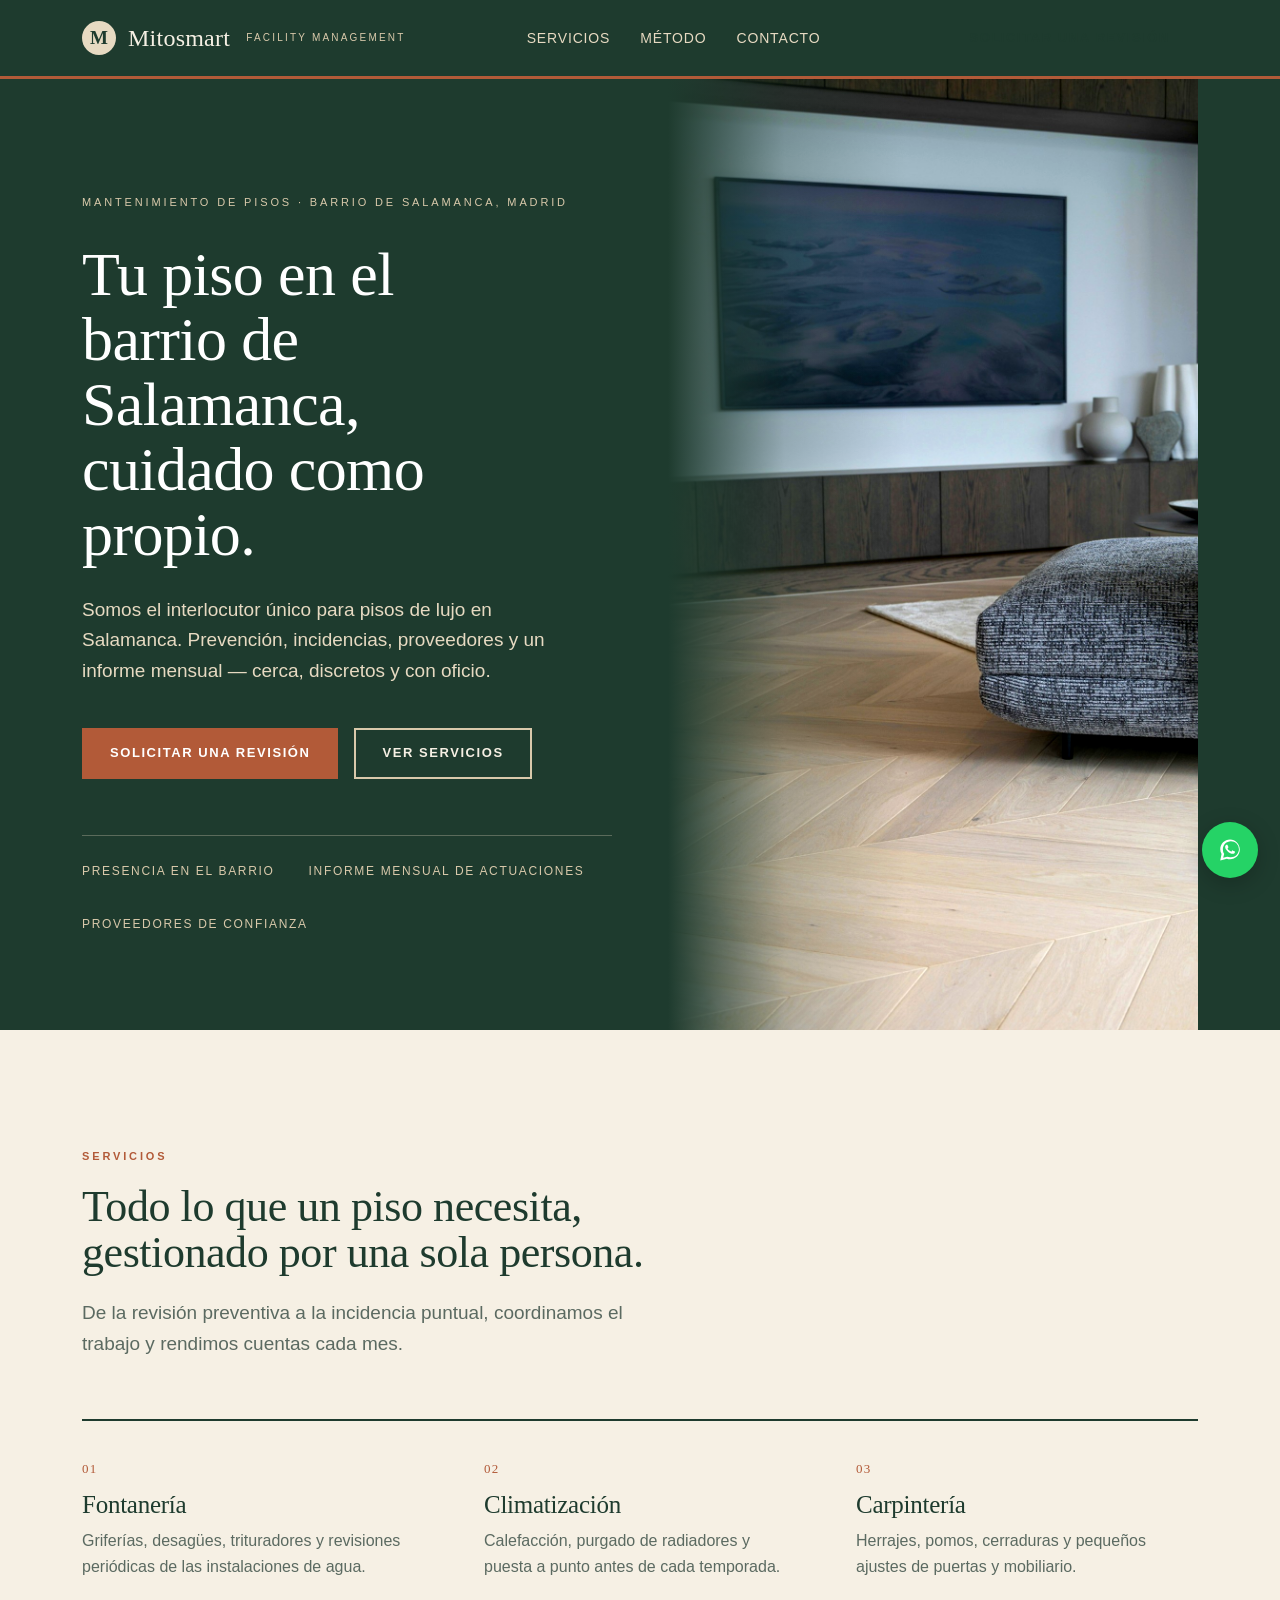
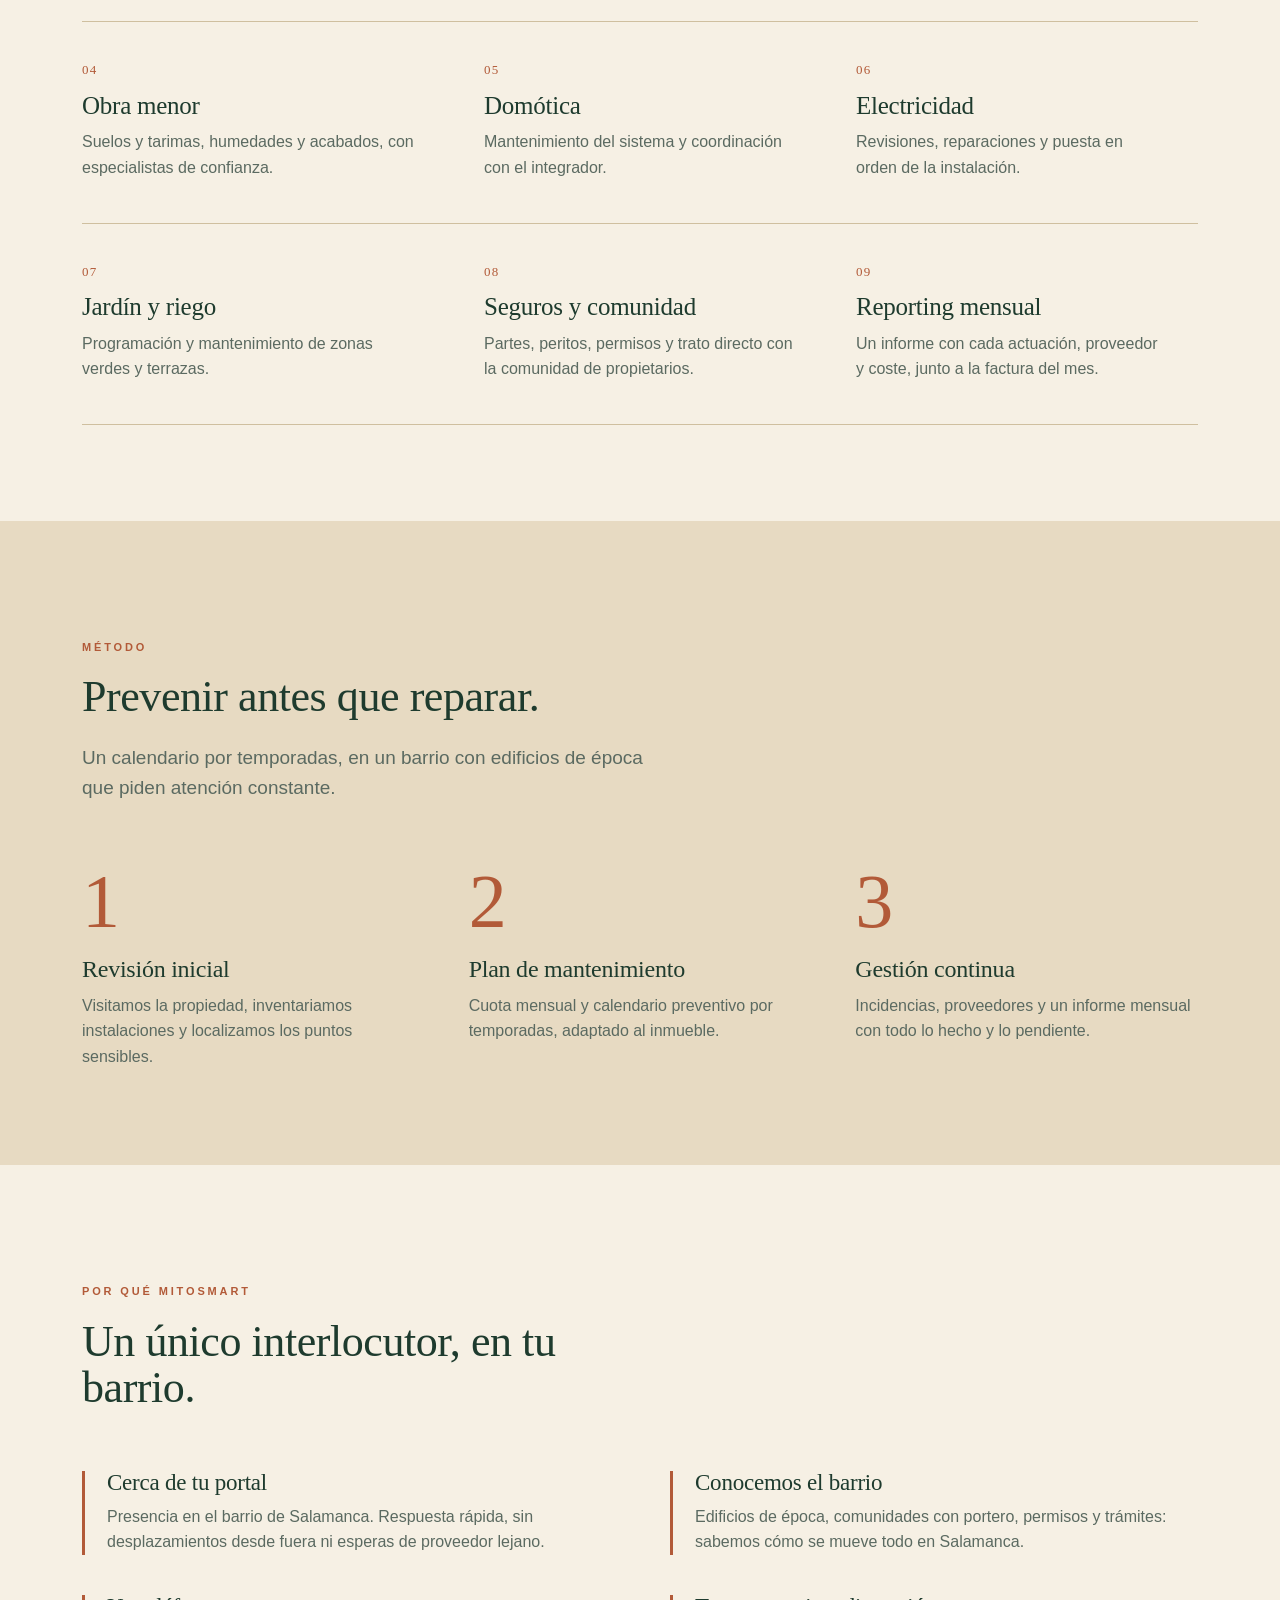
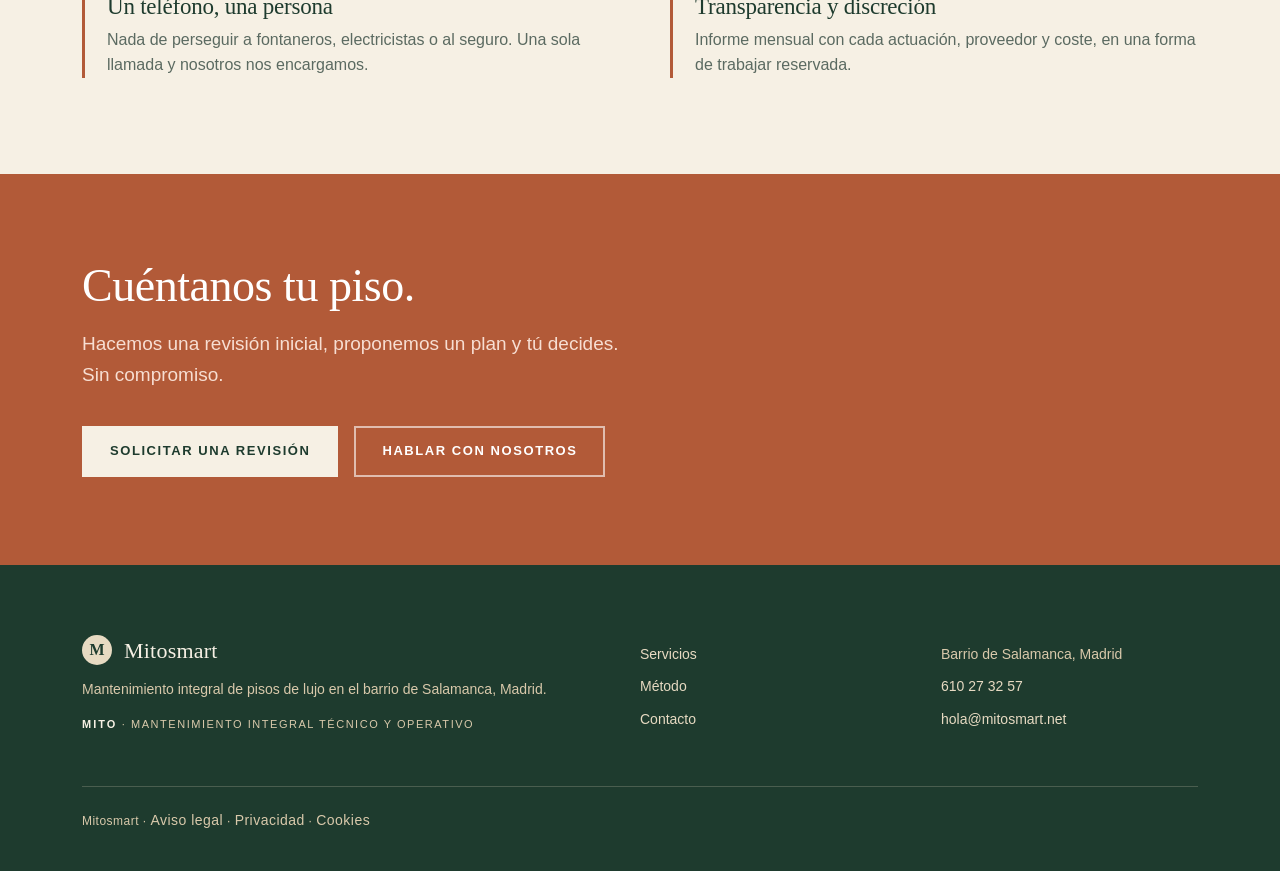
==== index.html @ 1141b1c3 "SEO: meta robots index/follow en las 9 paginas publicas y geo en el schema ProfessionalService" ====
<!DOCTYPE html>
<html lang="es">
<head>
<meta charset="UTF-8">
<meta name="viewport" content="width=device-width, initial-scale=1.0">
  <meta name="robots" content="index, follow">
<title>Mantenimiento de pisos de lujo en Salamanca, Madrid | Mitosmart</title>
<meta name="description" content="Mantenimiento integral de pisos de lujo en el barrio de Salamanca (Madrid). Un único interlocutor: prevención, incidencias, proveedores de confianza e informe mensual.">
<link rel="stylesheet" href="styles.css?v=20261109i">
<script type="application/ld+json">
{
    "@context": "https://schema.org",
    "@type": "ProfessionalService",
    "name": "Mitosmart",
    "description": "Mantenimiento integral de pisos de lujo en el barrio de Salamanca (Madrid): prevención, incidencias, coordinación de proveedores y reporting mensual.",
    "url": "https://mitosmart.net/",
    "telephone": "+34610273257",
    "areaServed": [
        {
            "@type": "AdministrativeArea",
            "name": "Barrio de Salamanca"
        },
        {
            "@type": "City",
            "name": "Madrid"
        }
    ],
    "address": {
        "@type": "PostalAddress",
        "addressLocality": "Madrid",
        "addressRegion": "Madrid",
        "addressCountry": "ES"
    },
    "priceRange": "€€",
    "openingHoursSpecification": [
        {
            "@type": "OpeningHoursSpecification",
            "dayOfWeek": [
                "Monday",
                "Tuesday",
                "Wednesday",
                "Thursday",
                "Friday"
            ],
            "opens": "09:00",
            "closes": "19:00"
        }
    ],
    "hasOfferCatalog": {
        "@type": "OfferCatalog",
        "name": "Mantenimiento integral de viviendas",
        "itemListElement": [
            {
                "@type": "Offer",
                "itemOffered": {
                    "@type": "Service",
                    "name": "Fontanería"
                }
            },
            {
                "@type": "Offer",
                "itemOffered": {
                    "@type": "Service",
                    "name": "Climatización"
                }
            },
            {
                "@type": "Offer",
                "itemOffered": {
                    "@type": "Service",
                    "name": "Carpintería"
                }
            },
            {
                "@type": "Offer",
                "itemOffered": {
                    "@type": "Service",
                    "name": "Obra menor"
                }
            },
            {
                "@type": "Offer",
                "itemOffered": {
                    "@type": "Service",
                    "name": "Domótica"
                }
            },
            {
                "@type": "Offer",
                "itemOffered": {
                    "@type": "Service",
                    "name": "Electricidad"
                }
            },
            {
                "@type": "Offer",
                "itemOffered": {
                    "@type": "Service",
                    "name": "Jardín y riego"
                }
            },
            {
                "@type": "Offer",
                "itemOffered": {
                    "@type": "Service",
                    "name": "Gestión con seguros y comunidad"
                }
            }
        ]
    },
    "geo": {
        "@type": "GeoCoordinates",
        "latitude": 40.4319,
        "longitude": -3.682
    }
}
  </script>
<link rel="icon" type="image/png" sizes="32x32" href="/favicon-32.png">
<link rel="icon" type="image/png" sizes="512x512" href="/icon-512.png">
<link rel="apple-touch-icon" href="/apple-touch-icon.png">
<link rel="canonical" href="https://mitosmart.net/">
<meta property="og:type" content="website">
<meta property="og:site_name" content="Mitosmart">
<meta property="og:locale" content="es_ES">
<meta property="og:title" content="Mantenimiento de pisos de lujo en Salamanca, Madrid | Mitosmart">
<meta property="og:description" content="Mantenimiento integral de pisos de lujo en el barrio de Salamanca (Madrid). Un único interlocutor: prevención, incidencias, proveedores de confianza e informe mensual.">
<meta property="og:url" content="https://mitosmart.net/">
<meta property="og:image" content="https://mitosmart.net/og-image.jpg">
<meta property="og:image:width" content="1200">
<meta property="og:image:height" content="630">
<meta name="twitter:card" content="summary_large_image">
<meta name="twitter:title" content="Mantenimiento de pisos de lujo en Salamanca, Madrid | Mitosmart">
<meta name="twitter:description" content="Mantenimiento integral de pisos de lujo en el barrio de Salamanca (Madrid). Un único interlocutor: prevención, incidencias, proveedores de confianza e informe mensual.">
<meta name="twitter:image" content="https://mitosmart.net/og-image.jpg">
</head>
<body>

<nav class="nav">
  <div class="wrap nav-inner">
    <a class="brand" href="index.html">
      <span class="mark">M</span>
      <span class="name">Mitosmart</span>
      <span class="tag">Facility Management</span>
    </a>
    <div class="nav-links">
      <a href="servicios.html">Servicios</a>
      <a href="index.html#metodo">Método</a>
      <a href="contacto.html">Contacto</a>
    </div>
    <a class="btn" href="contacto.html">Solicitar una revisión</a>
  </div>
</nav>

<header class="hero">
  <div class="wrap hero-grid">
    <div class="hero-copy">
      <p class="kicker">Mantenimiento de pisos · Barrio de Salamanca, Madrid</p>
      <h1>Tu piso en el barrio de Salamanca, cuidado como propio.</h1>
      <p class="sub">Somos el interlocutor único para pisos de lujo en Salamanca. Prevención, incidencias, proveedores y un informe mensual — cerca, discretos y con oficio.</p>
      <div class="actions">
        <a class="btn solid" href="contacto.html">Solicitar una revisión</a>
        <a class="btn ghost" href="servicios.html">Ver servicios</a>
      </div>
      <div class="trustline">
        <span>Presencia en el barrio</span>
        <span>Informe mensual de actuaciones</span>
        <span>Proveedores de confianza</span>
      </div>
    </div>
    <div class="hero-media">
      <img src="hero_portrait.jpg" alt="Salón de un piso clásico con suelo de parqué en espiga en el barrio de Salamanca" loading="eager">
    </div>
  </div>
</header>

<section class="section" id="servicios">
  <div class="wrap">
    <div class="sec-head">
      <p class="kicker">Servicios</p>
      <h2>Todo lo que un piso necesita, gestionado por una sola persona.</h2>
      <p>De la revisión preventiva a la incidencia puntual, coordinamos el trabajo y rendimos cuentas cada mes.</p>
    </div>
    <div class="grid">
      <div class="cell"><p class="num">01</p><h3>Fontanería</h3><p>Griferías, desagües, trituradores y revisiones periódicas de las instalaciones de agua.</p></div>
      <div class="cell"><p class="num">02</p><h3>Climatización</h3><p>Calefacción, purgado de radiadores y puesta a punto antes de cada temporada.</p></div>
      <div class="cell"><p class="num">03</p><h3>Carpintería</h3><p>Herrajes, pomos, cerraduras y pequeños ajustes de puertas y mobiliario.</p></div>
      <div class="cell"><p class="num">04</p><h3>Obra menor</h3><p>Suelos y tarimas, humedades y acabados, con especialistas de confianza.</p></div>
      <div class="cell"><p class="num">05</p><h3>Domótica</h3><p>Mantenimiento del sistema y coordinación con el integrador.</p></div>
      <div class="cell"><p class="num">06</p><h3>Electricidad</h3><p>Revisiones, reparaciones y puesta en orden de la instalación.</p></div>
      <div class="cell"><p class="num">07</p><h3>Jardín y riego</h3><p>Programación y mantenimiento de zonas verdes y terrazas.</p></div>
      <div class="cell"><p class="num">08</p><h3>Seguros y comunidad</h3><p>Partes, peritos, permisos y trato directo con la comunidad de propietarios.</p></div>
      <div class="cell"><p class="num">09</p><h3>Reporting mensual</h3><p>Un informe con cada actuación, proveedor y coste, junto a la factura del mes.</p></div>
    </div>
  </div>
</section>

<section class="section tint" id="metodo">
  <div class="wrap">
    <div class="sec-head">
      <p class="kicker">Método</p>
      <h2>Prevenir antes que reparar.</h2>
      <p>Un calendario por temporadas, en un barrio con edificios de época que piden atención constante.</p>
    </div>
    <div class="steps">
      <div class="step"><div class="step-num">1</div><h3>Revisión inicial</h3><p>Visitamos la propiedad, inventariamos instalaciones y localizamos los puntos sensibles.</p></div>
      <div class="step"><div class="step-num">2</div><h3>Plan de mantenimiento</h3><p>Cuota mensual y calendario preventivo por temporadas, adaptado al inmueble.</p></div>
      <div class="step"><div class="step-num">3</div><h3>Gestión continua</h3><p>Incidencias, proveedores y un informe mensual con todo lo hecho y lo pendiente.</p></div>
    </div>
  </div>
</section>

<section class="section">
  <div class="wrap">
    <div class="sec-head">
      <p class="kicker">Por qué Mitosmart</p>
      <h2>Un único interlocutor, en tu barrio.</h2>
    </div>
    <div class="props">
      <div class="prop"><h3>Cerca de tu portal</h3><p>Presencia en el barrio de Salamanca. Respuesta rápida, sin desplazamientos desde fuera ni esperas de proveedor lejano.</p></div>
      <div class="prop"><h3>Conocemos el barrio</h3><p>Edificios de época, comunidades con portero, permisos y trámites: sabemos cómo se mueve todo en Salamanca.</p></div>
      <div class="prop"><h3>Un teléfono, una persona</h3><p>Nada de perseguir a fontaneros, electricistas o al seguro. Una sola llamada y nosotros nos encargamos.</p></div>
      <div class="prop"><h3>Transparencia y discreción</h3><p>Informe mensual con cada actuación, proveedor y coste, en una forma de trabajar reservada.</p></div>
    </div>
  </div>
</section>

<section class="cta">
  <div class="wrap">
    <h2>Cuéntanos tu piso.</h2>
    <p>Hacemos una revisión inicial, proponemos un plan y tú decides. Sin compromiso.</p>
    <div class="actions">
      <a class="btn solid" href="contacto.html">Solicitar una revisión</a>
      <a class="btn ghost" href="contacto.html">Hablar con nosotros</a>
    </div>
  </div>
</section>

<footer class="footer">
  <div class="wrap">
    <div class="footer-inner">
      <div class="col">
        <div class="brand">
          <span class="mark">M</span>
          <span class="name">Mitosmart</span>
        </div>
        <p>Mantenimiento integral de pisos de lujo en el barrio de Salamanca, Madrid.</p>
        <p class="acronym"><strong>MITO</strong> · Mantenimiento Integral Técnico y Operativo</p>
      </div>
      <div class="col">
        <p><a href="servicios.html">Servicios</a></p>
        <p><a href="index.html#metodo">Método</a></p>
        <p><a href="contacto.html">Contacto</a></p>
      </div>
      <div class="col">
        <p>Barrio de Salamanca, Madrid</p>
        <p><a href="tel:+34610273257">610 27 32 57</a></p>
        <p><a href="mailto:hola@mitosmart.net">hola@mitosmart.net</a></p>
      </div>
    </div>
    <div class="legal">
      Mitosmart · <a href="aviso-legal.html">Aviso legal</a> · <a href="privacidad.html">Privacidad</a> · <a href="cookies.html">Cookies</a>
    </div>
  </div>
</footer>

<a class="wa-float" href="https://wa.me/34610273257" target="_blank" rel="noopener" aria-label="Escribir por WhatsApp">
  <svg viewBox="0 0 32 32" width="26" height="26" aria-hidden="true"><path fill="currentColor" d="M16.04 3C9.4 3 4.01 8.39 4.01 15.03c0 2.12.55 4.19 1.6 6.01L4 29l8.13-2.13a12 12 0 0 0 3.9.65h.01c6.64 0 12.03-5.39 12.03-12.03C28.07 8.39 22.68 3 16.04 3Zm0 21.9h-.01a9.9 9.9 0 0 1-3.36-.6l-.24-.1-4.82 1.26 1.29-4.7-.16-.25a9.86 9.86 0 0 1-1.51-5.48c0-5.45 4.44-9.88 9.89-9.88 2.64 0 5.12 1.03 6.99 2.9a9.82 9.82 0 0 1 2.9 6.99c0 5.45-4.44 9.88-9.88 9.88Zm5.42-7.4c-.3-.15-1.76-.87-2.03-.97-.27-.1-.47-.15-.67.15-.2.3-.77.97-.94 1.17-.17.2-.35.22-.65.07-.3-.15-1.25-.46-2.38-1.47-.88-.79-1.47-1.76-1.64-2.06-.17-.3-.02-.46.13-.61.13-.13.3-.35.45-.52.15-.17.2-.3.3-.5.1-.2.05-.37-.02-.52-.07-.15-.67-1.61-.92-2.21-.24-.58-.49-.5-.67-.51h-.57c-.2 0-.52.07-.79.37-.27.3-1.04 1.02-1.04 2.48s1.06 2.88 1.21 3.08c.15.2 2.09 3.19 5.06 4.47.71.31 1.26.49 1.69.62.71.23 1.36.2 1.87.12.57-.09 1.76-.72 2.01-1.42.25-.7.25-1.29.17-1.42-.07-.13-.27-.2-.57-.35Z"/></svg>
</a>

<!-- Cloudflare Web Analytics --><script type='module' src='https://static.cloudflareinsights.com/beacon.min.js' data-cf-beacon='{"token": "82f9977408dd4a0990320ea3b025bb33"}'></script><!-- End Cloudflare Web Analytics -->

</body>
</html>
---- styles.css ----
/* Mitosmart — design system (mockup v2) */
:root {
  --verde: #1e3b2e;
  --verde-2: #2d5442;
  --arena: #e7dac2;
  --arena-2: #d9c9ab;
  --terracota: #b25a38;
  --crema: #f6f0e4;
  --tinta: #14201a;
  --gris: #5b6a61;
  --linea: #cfbf9f;
  --serif: "Iowan Old Style", "Palatino Linotype", Palatino, Georgia, serif;
  --sans: "Helvetica Neue", Helvetica, Arial, sans-serif;
}

* { box-sizing: border-box; }
html { scroll-behavior: smooth; }

body {
  margin: 0;
  background: var(--crema);
  color: var(--tinta);
  font-family: var(--sans);
  font-size: 17px;
  line-height: 1.6;
  -webkit-font-smoothing: antialiased;
}

h1, h2, h3 { font-family: var(--serif); font-weight: 500; line-height: 1.05; margin: 0; letter-spacing: -0.01em; }
a { color: inherit; text-decoration: none; }
.wrap { max-width: 1180px; margin: 0 auto; padding: 0 32px; }

/* ---------- Nav: banda verde sólida ---------- */
.nav {
  position: sticky; top: 0; z-index: 50;
  background: var(--verde);
  color: var(--crema);
  border-bottom: 3px solid var(--terracota);
}
.nav-inner { display: flex; align-items: center; justify-content: space-between; height: 76px; }
.brand { display: flex; align-items: center; gap: 12px; }
.brand .mark {
  width: 34px; height: 34px; border-radius: 50%;
  background: var(--arena); color: var(--verde);
  display: inline-flex; align-items: center; justify-content: center;
  font-family: var(--serif); font-size: 19px; font-weight: 600; line-height: 1;
}
.brand .name { font-family: var(--serif); font-size: 24px; letter-spacing: 0.01em; }
.brand .tag { color: var(--arena-2); font-size: 10px; letter-spacing: 0.22em; text-transform: uppercase; margin-left: 4px; }
.nav-links { display: flex; align-items: center; gap: 30px; }
.nav-links a { font-size: 14px; letter-spacing: 0.06em; text-transform: uppercase; color: var(--arena); }
.nav-links a:hover { color: #fff; }

.btn {
  display: inline-block; border: 2px solid var(--verde);
  padding: 13px 26px; border-radius: 0;
  font-size: 13px; letter-spacing: 0.12em; text-transform: uppercase;
  background: transparent; color: var(--verde); cursor: pointer; font-weight: 600;
  transition: all .18s ease;
}
.btn:hover { background: var(--verde); color: var(--crema); }
.btn.solid { background: var(--terracota); border-color: var(--terracota); color: #fff; }
.btn.solid:hover { background: var(--verde); border-color: var(--verde); }
.btn.ghost { border-color: var(--arena-2); color: var(--crema); }
.btn.ghost:hover { background: var(--crema); color: var(--verde); }
.nav .btn.ghost { border-color: var(--arena); }

/* ---------- Hero: bloque verde a sangre + foto ---------- */
.hero { background: var(--verde); color: var(--crema); padding: 0; overflow: hidden; }
.hero-grid { display: grid; grid-template-columns: 1.05fr 0.95fr; gap: 0; align-items: stretch; }
.hero-copy { padding: 104px 56px 96px 0; }
.hero .kicker {
  font-size: 11px; letter-spacing: 0.26em; text-transform: uppercase;
  color: var(--arena-2); margin-bottom: 30px;
}
.hero h1 { font-size: 62px; max-width: 14ch; margin-bottom: 28px; color: #fff; }
.hero .sub { font-size: 19px; color: var(--arena); max-width: 48ch; line-height: 1.6; }
.hero .actions { display: flex; gap: 16px; margin-top: 42px; flex-wrap: wrap; }
.hero .trustline {
  margin-top: 56px; padding-top: 26px; border-top: 1px solid rgba(231,218,194,.3);
  display: flex; gap: 34px; flex-wrap: wrap;
  color: var(--arena-2); font-size: 12px; letter-spacing: 0.14em; text-transform: uppercase;
}
.hero-media { position: relative; }
.hero-media img { width: 100%; height: 100%; min-height: 620px; object-fit: cover; object-position: center 40%; display: block; filter: saturate(1.05) contrast(1.05); }
.hero-media::after {
  content: ""; position: absolute; inset: 0;
  background: linear-gradient(90deg, var(--verde) 0%, rgba(30,59,46,.25) 22%, rgba(30,59,46,0) 45%);
}

/* ---------- Secciones ---------- */
.section { padding: 96px 0; }
.section.tint { background: var(--arena); }
.sec-head { max-width: 60ch; margin-bottom: 60px; }
.sec-head .kicker {
  font-size: 11px; letter-spacing: 0.26em; text-transform: uppercase;
  color: var(--terracota); margin-bottom: 18px; font-weight: 600;
}
.sec-head h2 { font-size: 44px; color: var(--verde); }
.sec-head p { color: var(--gris); font-size: 19px; margin: 22px 0 0; }

/* ---------- Servicios: celdas con borde grueso ---------- */
.grid {
  display: grid; grid-template-columns: repeat(3, 1fr);
  gap: 0; background: transparent; border-top: 2px solid var(--verde);
}
.cell { background: transparent; padding: 38px 30px 42px 0; border-bottom: 1px solid var(--linea); }
.cell:nth-child(3n+2) { padding-left: 30px; }
.cell:nth-child(3n+3) { padding-left: 30px; }
.cell .num { font-family: var(--serif); font-size: 13px; color: var(--terracota); letter-spacing: 0.1em; margin: 0 0 12px; }
.cell h3 { font-size: 25px; color: var(--verde); margin-bottom: 10px; }
.cell p { color: var(--gris); font-size: 16px; margin: 0; }

/* ---------- Método: pasos con números grandes ---------- */
.steps { display: grid; grid-template-columns: repeat(3, 1fr); gap: 44px; }
.step-num {
  font-family: var(--serif); font-size: 76px; line-height: 1;
  color: var(--terracota); margin-bottom: 18px;
}
.step h3 { font-size: 24px; color: var(--verde); margin-bottom: 10px; }
.step p { color: var(--gris); font-size: 16px; margin: 0; }

/* ---------- Propiedades ---------- */
.props { display: grid; grid-template-columns: repeat(2, 1fr); gap: 40px 60px; }
.prop { border-left: 3px solid var(--terracota); padding-left: 22px; }
.prop h3 { font-size: 23px; color: var(--verde); margin-bottom: 8px; }
.prop p { color: var(--gris); font-size: 16px; margin: 0; }

/* ---------- CTA ---------- */
.cta { background: var(--terracota); color: #fff; padding: 88px 0; }
.cta h2 { font-size: 46px; color: #fff; margin-bottom: 16px; }
.cta p { color: #f7ded2; font-size: 19px; max-width: 52ch; }
.cta .actions { display: flex; gap: 16px; margin-top: 36px; flex-wrap: wrap; }
.cta .btn.solid { background: var(--crema); border-color: var(--crema); color: var(--verde); }
.cta .btn.solid:hover { background: var(--verde); border-color: var(--verde); color: var(--crema); }
.cta .btn.ghost { border-color: rgba(255,255,255,.6); color: #fff; }
.cta .btn.ghost:hover { background: #fff; color: var(--terracota); }

/* ---------- Footer ---------- */
.footer { background: var(--verde); color: var(--arena); padding: 68px 0 40px; }
.footer-inner { display: grid; grid-template-columns: 2fr 1fr 1fr; gap: 44px; }
.footer .brand .name { color: var(--crema); font-size: 22px; }
.footer .brand .mark { width: 30px; height: 30px; font-size: 16px; }
.footer p { color: var(--arena-2); font-size: 14px; margin: 10px 0 0; }
.footer a { color: var(--arena); font-size: 14px; }
.footer a:hover { color: #fff; }
.legal {
  margin-top: 52px; padding-top: 22px; border-top: 1px solid rgba(231,218,194,.22);
  font-size: 12px; color: var(--arena-2); letter-spacing: 0.04em;
}
.legal a { color: var(--arena-2); }

/* ---------- Contacto ---------- */
.sub-hero { padding: 84px 0 64px; background: var(--arena); }
.crumb { font-size: 12px; letter-spacing: .1em; text-transform: uppercase; color: var(--verde-2); margin: 0 0 20px; }
.crumb a { color: var(--verde-2); }
.sub-hero h1 { font-size: 52px; color: var(--verde); }
.sub-hero .lead { font-size: 19px; color: var(--gris); max-width: 52ch; margin: 18px 0 0; }

/* ---------- Sub-hero con foto (páginas de servicio) ---------- */
.sub-hero.photo { position: relative; background: var(--verde); padding: 108px 0 92px; overflow: hidden; }
.sub-hero.photo::before {
  content: ""; position: absolute; inset: 0;
  background-image: var(--img); background-size: cover; background-position: center;
}
.sub-hero.photo::after {
  content: ""; position: absolute; inset: 0;
  background: linear-gradient(90deg, rgba(20,42,32,.96) 0%, rgba(20,42,32,.86) 44%, rgba(20,42,32,.26) 100%);
}
.sub-hero.photo .wrap { position: relative; z-index: 1; }
.sub-hero.photo h1 { color: #fff; }
.sub-hero.photo .lead { color: rgba(246,240,228,.92); }
.sub-hero.photo .kicker { color: var(--arena); }
.sub-hero.photo .crumb, .sub-hero.photo .crumb a { color: rgba(246,240,228,.74); }
@media (max-width: 760px) {
  .sub-hero.photo { padding: 76px 0 64px; }
  .sub-hero.photo::after { background: linear-gradient(180deg, rgba(20,42,32,.9) 0%, rgba(20,42,32,.84) 55%, rgba(20,42,32,.72) 100%); }
}

.contact-section { padding-top: 72px; }
.contact-grid { display: grid; grid-template-columns: 1.5fr .85fr; gap: 72px; align-items: start; }
.contact-form .form-row { display: grid; grid-template-columns: 1fr 1fr; gap: 24px; }
.field { margin-bottom: 26px; }
.field label {
  display: block; font-size: 11px; letter-spacing: .16em; text-transform: uppercase;
  color: var(--verde-2); margin-bottom: 8px; font-weight: 600;
}
.field input, .field select, .field textarea {
  width: 100%; padding: 13px 0; border: 0; border-bottom: 1px solid var(--linea);
  background: transparent; font-family: var(--sans); font-size: 17px; color: var(--tinta);
  border-radius: 0; outline: none; transition: border-color .18s;
}
.field input:focus, .field select:focus, .field textarea:focus { border-bottom-color: var(--verde); }
.field textarea { resize: vertical; }
.form-check { display: flex; gap: 10px; align-items: flex-start; margin: 8px 0 28px; }
.form-check input { margin-top: 3px; }
.form-check label { font-size: 14px; color: var(--gris); }
.form-check a { text-decoration: underline; }
.form-actions { display: flex; align-items: center; gap: 20px; flex-wrap: wrap; }
.form-note { font-size: 13px; color: var(--gris); margin: 0; }
.contact-aside { border-left: 3px solid var(--terracota); padding-left: 30px; }
.aside-block { margin-bottom: 28px; }
.aside-k { font-size: 10px; letter-spacing: .18em; text-transform: uppercase; color: var(--terracota); margin: 0 0 6px; font-weight: 600; }
.aside-v { font-size: 17px; color: var(--verde); margin: 0; line-height: 1.45; }
.aside-quote { margin-top: 40px; padding-top: 24px; border-top: 1px solid var(--linea); }
.aside-quote p { font-family: var(--serif); font-size: 20px; font-style: italic; color: var(--verde-2); margin: 0; }
@media (max-width: 900px) {
  .contact-grid { grid-template-columns: 1fr; gap: 40px; }
  .contact-form .form-row { grid-template-columns: 1fr; }
  .contact-aside { border-left: 0; padding-left: 0; border-top: 1px solid var(--linea); padding-top: 32px; }
  .sub-hero h1 { font-size: 36px; }
  .sub-hero { padding: 56px 0 44px; }
}

/* ---------- Siglas en el pie ---------- */
.footer .acronym {
  margin-top: 16px; color: var(--arena-2);
  font-size: 11px; letter-spacing: 0.14em; text-transform: uppercase;
}
.footer .acronym strong { color: var(--crema); font-weight: 600; letter-spacing: 0.18em; }

/* ---------- WhatsApp flotante ---------- */
.wa-float {
  position: fixed; right: 22px; bottom: 22px; z-index: 80;
  width: 56px; height: 56px; border-radius: 50%;
  background: #25D366; color: #fff;
  display: flex; align-items: center; justify-content: center;
  box-shadow: 0 6px 22px rgba(0,0,0,.22);
  transition: transform .18s ease, box-shadow .18s ease;
}
.wa-float:hover { transform: translateY(-2px); box-shadow: 0 10px 28px rgba(0,0,0,.28); }
@media (max-width: 900px) { .wa-float { right: 16px; bottom: 16px; width: 52px; height: 52px; } }


/* ---------- Documentos legales ---------- */
.doc { max-width: 74ch; }
.doc-meta { color: var(--gris); font-size: 13px; letter-spacing: .04em; margin: 0 0 34px; }
.doc h2 { font-size: 26px; color: var(--verde); margin: 42px 0 12px; }
.doc h3 { font-size: 20px; color: var(--verde); margin: 30px 0 10px; }
.doc p { color: #4a534c; font-size: 16.5px; line-height: 1.72; margin: 0 0 14px; }
.doc ul { margin: 0 0 18px; padding-left: 20px; }
.doc li { color: #4a534c; font-size: 16.5px; line-height: 1.7; margin-bottom: 8px; }
.doc strong { color: var(--verde); }
.doc a { color: var(--terracota); text-decoration: underline; text-underline-offset: 2px; }
@media (max-width: 900px) { .doc h2 { font-size: 22px; } }

/* ---------- Responsive ---------- */
@media (max-width: 900px) {
  .hero-grid { grid-template-columns: 1fr; }
  .hero-copy { padding: 72px 0 56px; }
  .hero h1 { font-size: 42px; }
  .hero-media img { min-height: 340px; }
  .grid { grid-template-columns: 1fr; }
  .cell, .cell:nth-child(3n+2), .cell:nth-child(3n+3) { padding: 30px 0; }
  .steps, .props { grid-template-columns: 1fr; gap: 30px; }
  .footer-inner { grid-template-columns: 1fr; gap: 26px; }
  .sec-head h2 { font-size: 34px; }
  .nav-links { display: none; }
}
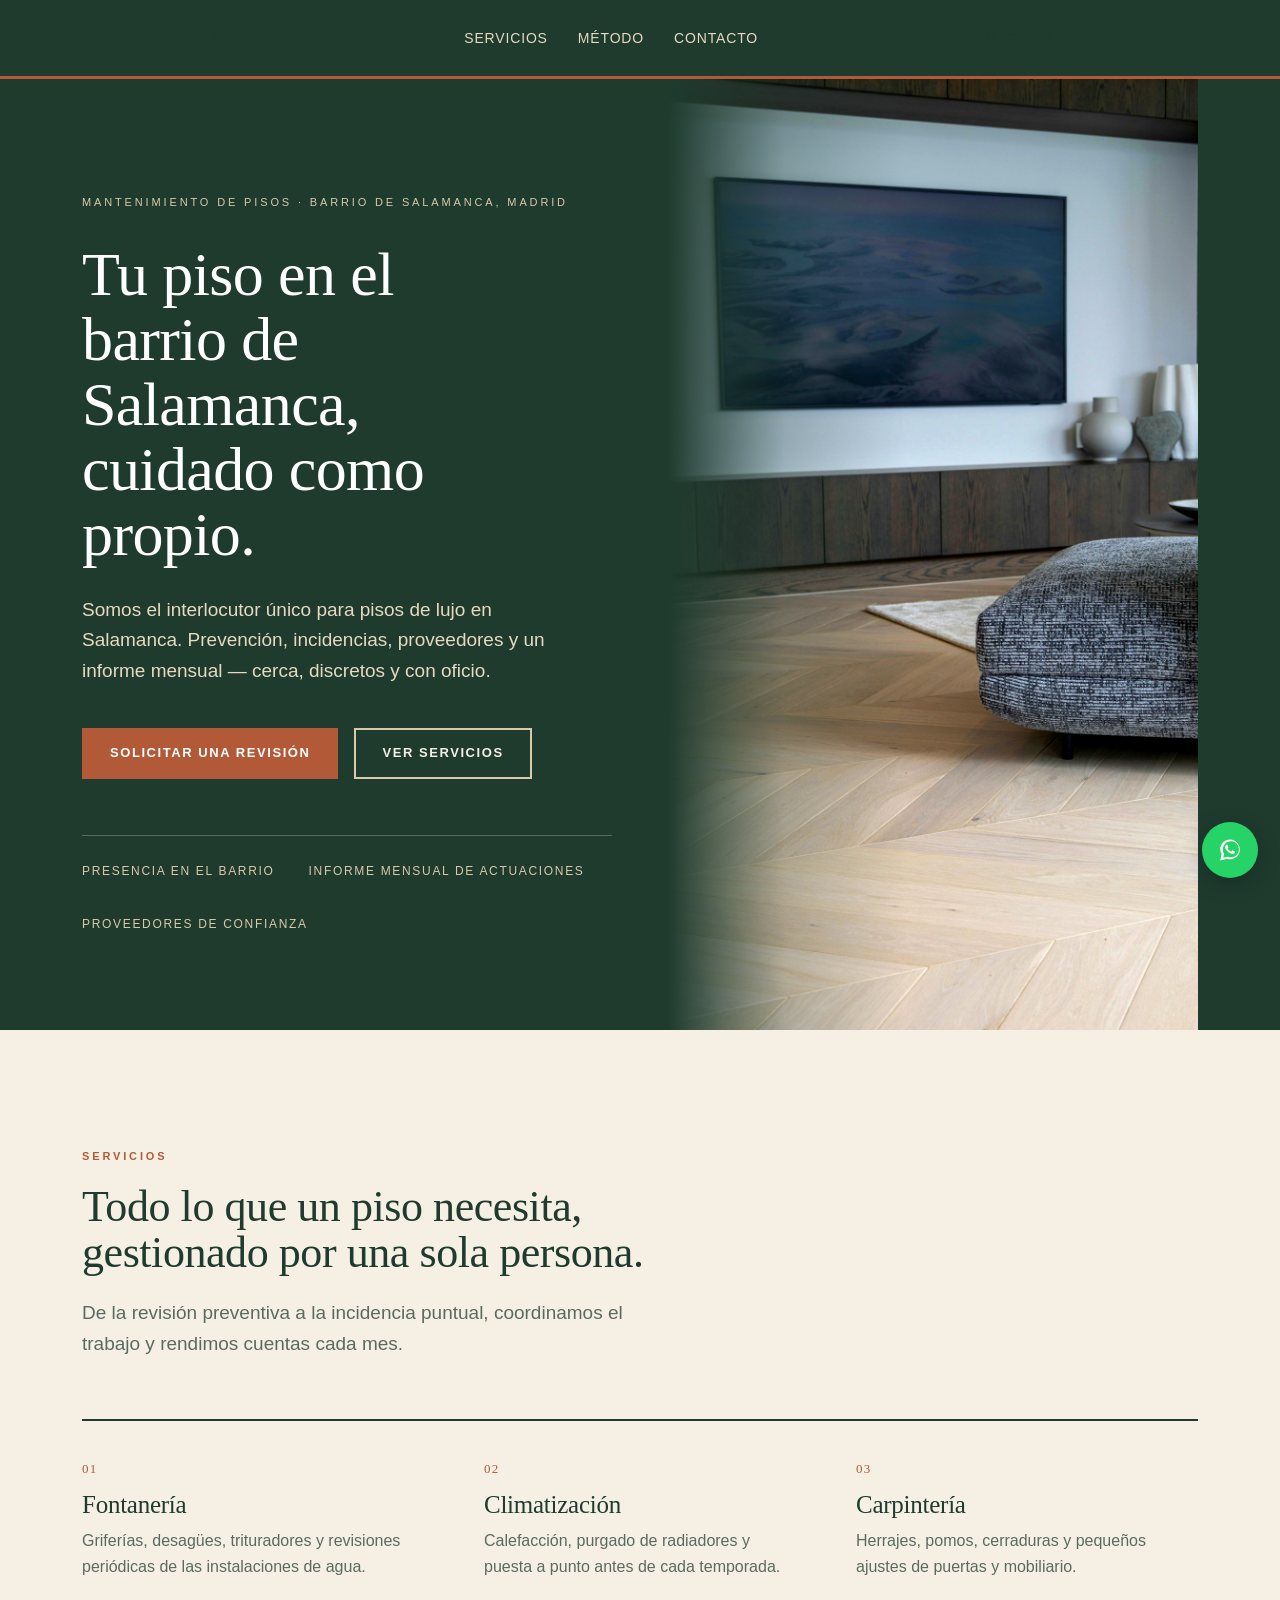
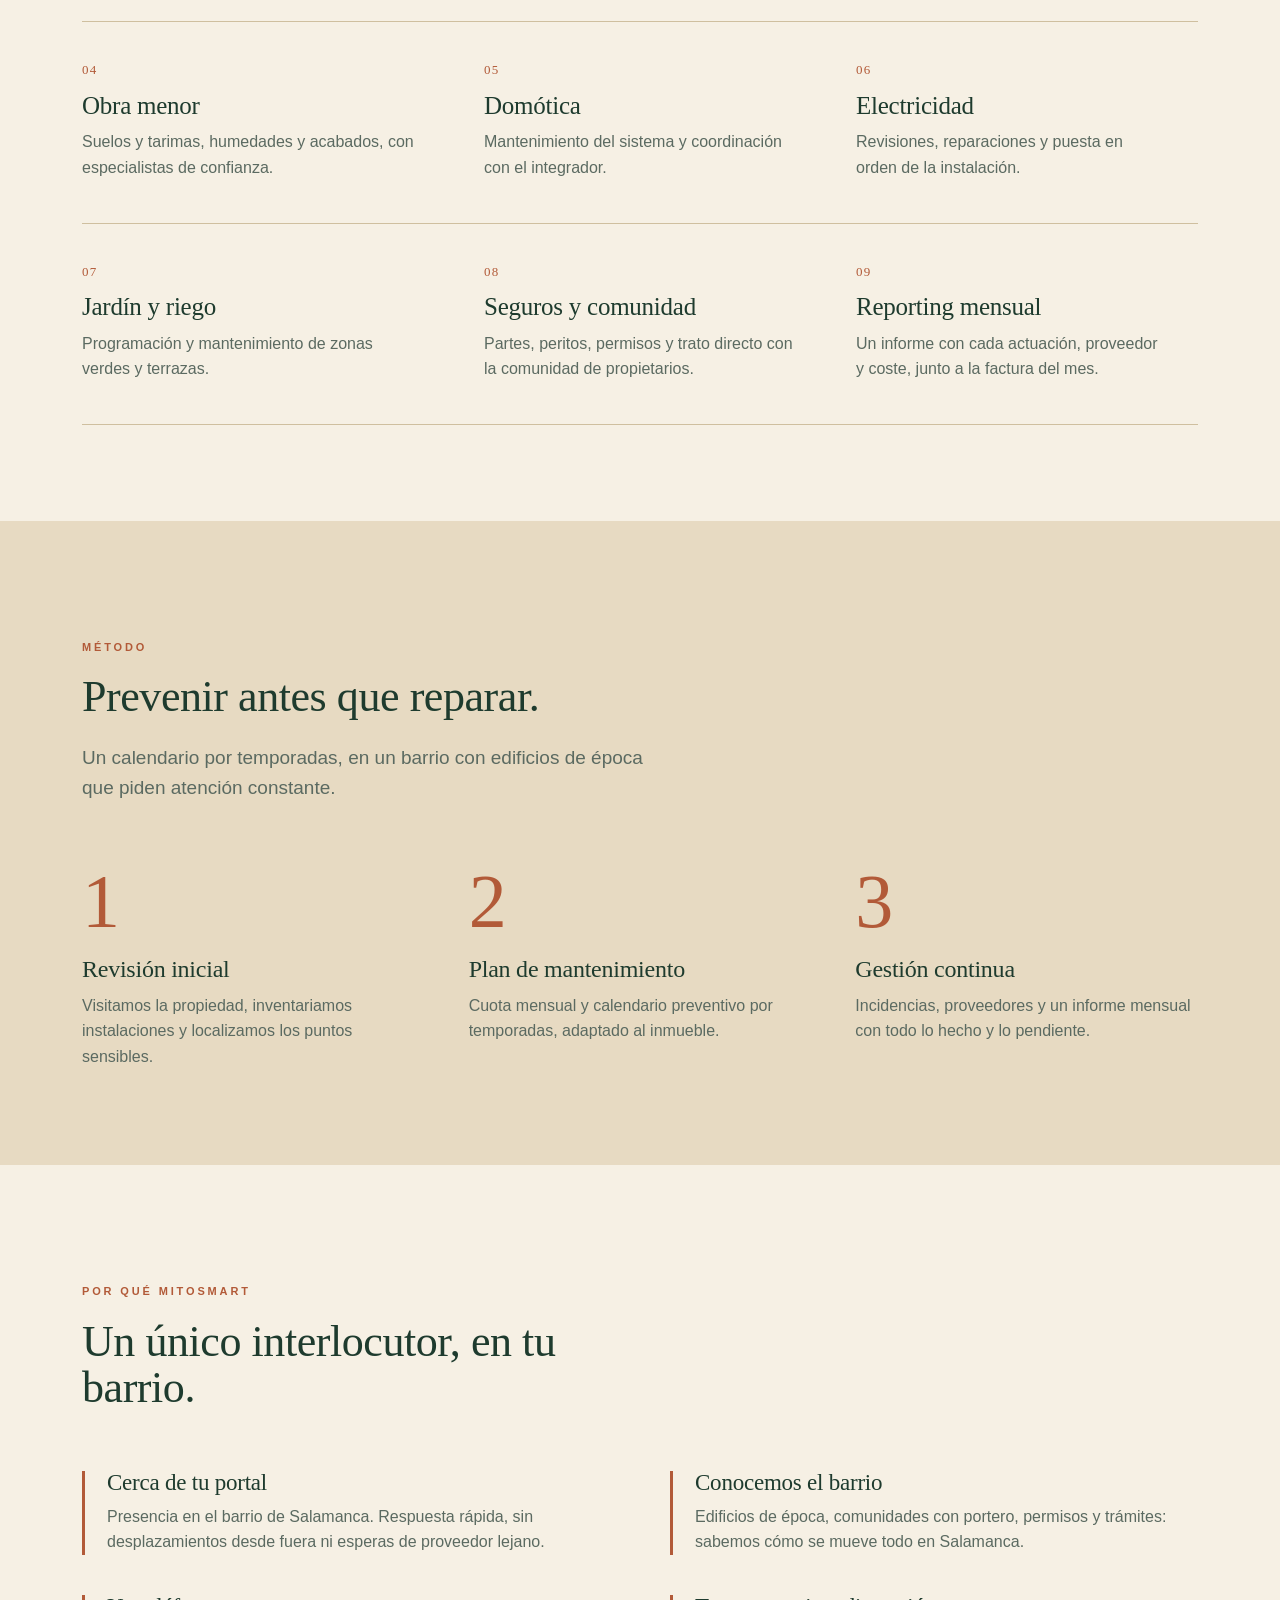
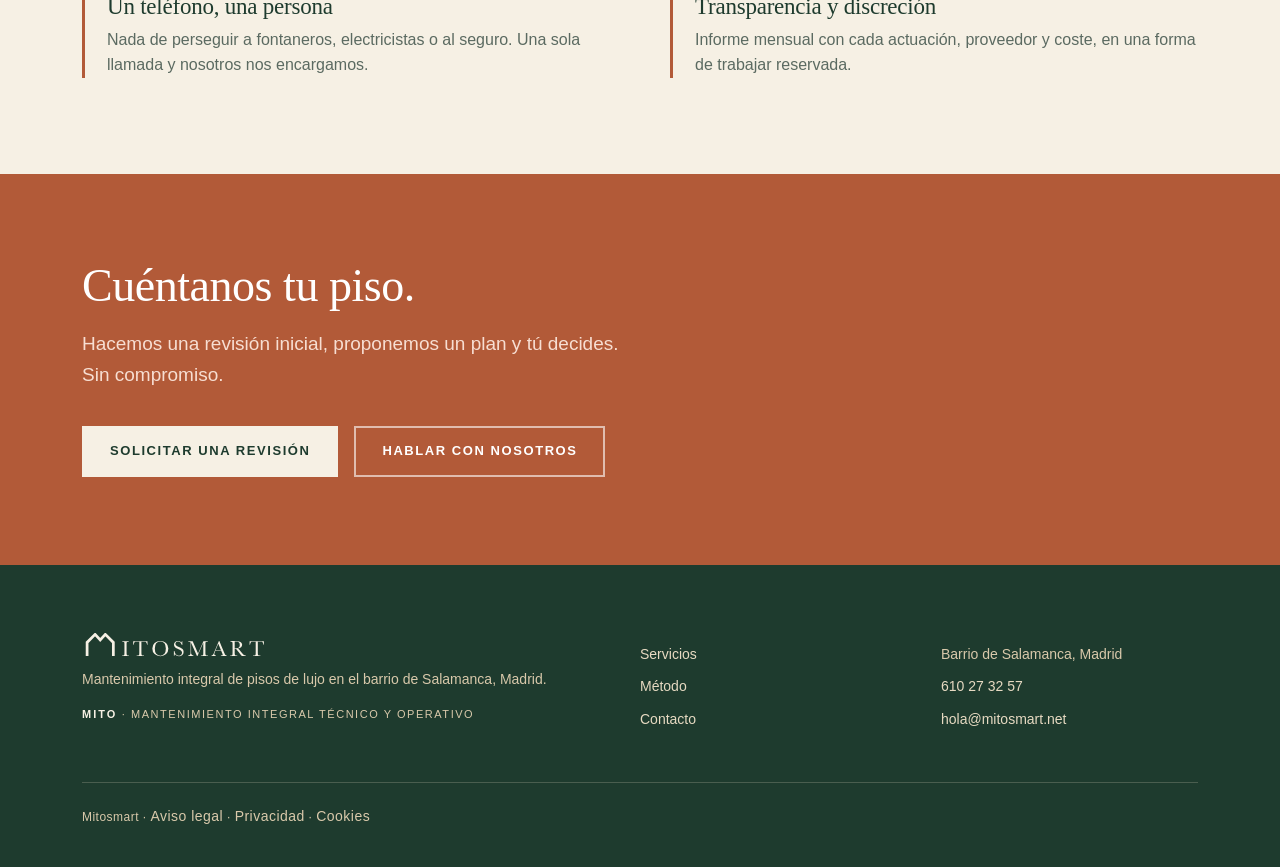
==== commit 069b5a54: "Web: logotipo definitivo en cabecera y pie" ====
--- a/index.html
+++ b/index.html
@@ -6,7 +6,7 @@
   <meta name="robots" content="index, follow">
 <title>Mantenimiento de pisos de lujo en Salamanca, Madrid | Mitosmart</title>
 <meta name="description" content="Mantenimiento integral de pisos de lujo en el barrio de Salamanca (Madrid). Un único interlocutor: prevención, incidencias, proveedores de confianza e informe mensual.">
-<link rel="stylesheet" href="styles.css?v=20261109i">
+<link rel="stylesheet" href="styles.css?v=20261116a">
 <script type="application/ld+json">
 {
     "@context": "https://schema.org",
@@ -137,11 +137,7 @@
 
 <nav class="nav">
   <div class="wrap nav-inner">
-    <a class="brand" href="index.html">
-      <span class="mark">M</span>
-      <span class="name">Mitosmart</span>
-      <span class="tag">Facility Management</span>
-    </a>
+    <a class="brand" href="index.html" aria-label="Mitosmart, inicio"><img class="brand-logo" src="assets/mitosmart-logo-nav.svg" alt="Mitosmart" width="200" height="27"></a>
     <div class="nav-links">
       <a href="servicios.html">Servicios</a>
       <a href="index.html#metodo">Método</a>
@@ -181,12 +177,12 @@
       <p>De la revisión preventiva a la incidencia puntual, coordinamos el trabajo y rendimos cuentas cada mes.</p>
     </div>
     <div class="grid">
-      <div class="cell"><p class="num">01</p><h3>Fontanería</h3><p>Griferías, desagües, trituradores y revisiones periódicas de las instalaciones de agua.</p></div>
-      <div class="cell"><p class="num">02</p><h3>Climatización</h3><p>Calefacción, purgado de radiadores y puesta a punto antes de cada temporada.</p></div>
-      <div class="cell"><p class="num">03</p><h3>Carpintería</h3><p>Herrajes, pomos, cerraduras y pequeños ajustes de puertas y mobiliario.</p></div>
-      <div class="cell"><p class="num">04</p><h3>Obra menor</h3><p>Suelos y tarimas, humedades y acabados, con especialistas de confianza.</p></div>
-      <div class="cell"><p class="num">05</p><h3>Domótica</h3><p>Mantenimiento del sistema y coordinación con el integrador.</p></div>
-      <div class="cell"><p class="num">06</p><h3>Electricidad</h3><p>Revisiones, reparaciones y puesta en orden de la instalación.</p></div>
+      <div class="cell"><p class="num">01</p><h3><a href="fontaneria-salamanca.html">Fontanería</a></h3><p>Griferías, desagües, trituradores y revisiones periódicas de las instalaciones de agua.</p></div>
+      <div class="cell"><p class="num">02</p><h3><a href="climatizacion-salamanca.html">Climatización</a></h3><p>Calefacción, purgado de radiadores y puesta a punto antes de cada temporada.</p></div>
+      <div class="cell"><p class="num">03</p><h3><a href="carpinteria-salamanca.html">Carpintería</a></h3><p>Herrajes, pomos, cerraduras y pequeños ajustes de puertas y mobiliario.</p></div>
+      <div class="cell"><p class="num">04</p><h3><a href="obra-menor-salamanca.html">Obra menor</a></h3><p>Suelos y tarimas, humedades y acabados, con especialistas de confianza.</p></div>
+      <div class="cell"><p class="num">05</p><h3><a href="domotica-salamanca.html">Domótica</a></h3><p>Mantenimiento del sistema y coordinación con el integrador.</p></div>
+      <div class="cell"><p class="num">06</p><h3><a href="electricidad-salamanca.html">Electricidad</a></h3><p>Revisiones, reparaciones y puesta en orden de la instalación.</p></div>
       <div class="cell"><p class="num">07</p><h3>Jardín y riego</h3><p>Programación y mantenimiento de zonas verdes y terrazas.</p></div>
       <div class="cell"><p class="num">08</p><h3>Seguros y comunidad</h3><p>Partes, peritos, permisos y trato directo con la comunidad de propietarios.</p></div>
       <div class="cell"><p class="num">09</p><h3>Reporting mensual</h3><p>Un informe con cada actuación, proveedor y coste, junto a la factura del mes.</p></div>
@@ -239,10 +235,7 @@
   <div class="wrap">
     <div class="footer-inner">
       <div class="col">
-        <div class="brand">
-          <span class="mark">M</span>
-          <span class="name">Mitosmart</span>
-        </div>
+        <div class="brand"><img class="brand-logo" src="assets/mitosmart-logo-nav-crema.svg" alt="Mitosmart" width="190" height="25"></div>
         <p>Mantenimiento integral de pisos de lujo en el barrio de Salamanca, Madrid.</p>
         <p class="acronym"><strong>MITO</strong> · Mantenimiento Integral Técnico y Operativo</p>
       </div>
--- a/styles.css
+++ b/styles.css
@@ -257,3 +257,12 @@
   .sec-head h2 { font-size: 34px; }
   .nav-links { display: none; }
 }
+
+/* Enlaces en las celdas de servicio de la home */
+.cell h3 a { color: inherit; text-decoration: none; }
+.cell h3 a:hover { text-decoration: underline; text-underline-offset: 4px; }
+
+/* Logotipo de marca */
+.brand-logo { height: 27px; width: auto; display: block; }
+.footer .brand-logo { height: 25px; }
+@media (max-width: 760px) { .brand-logo { height: 23px; } }
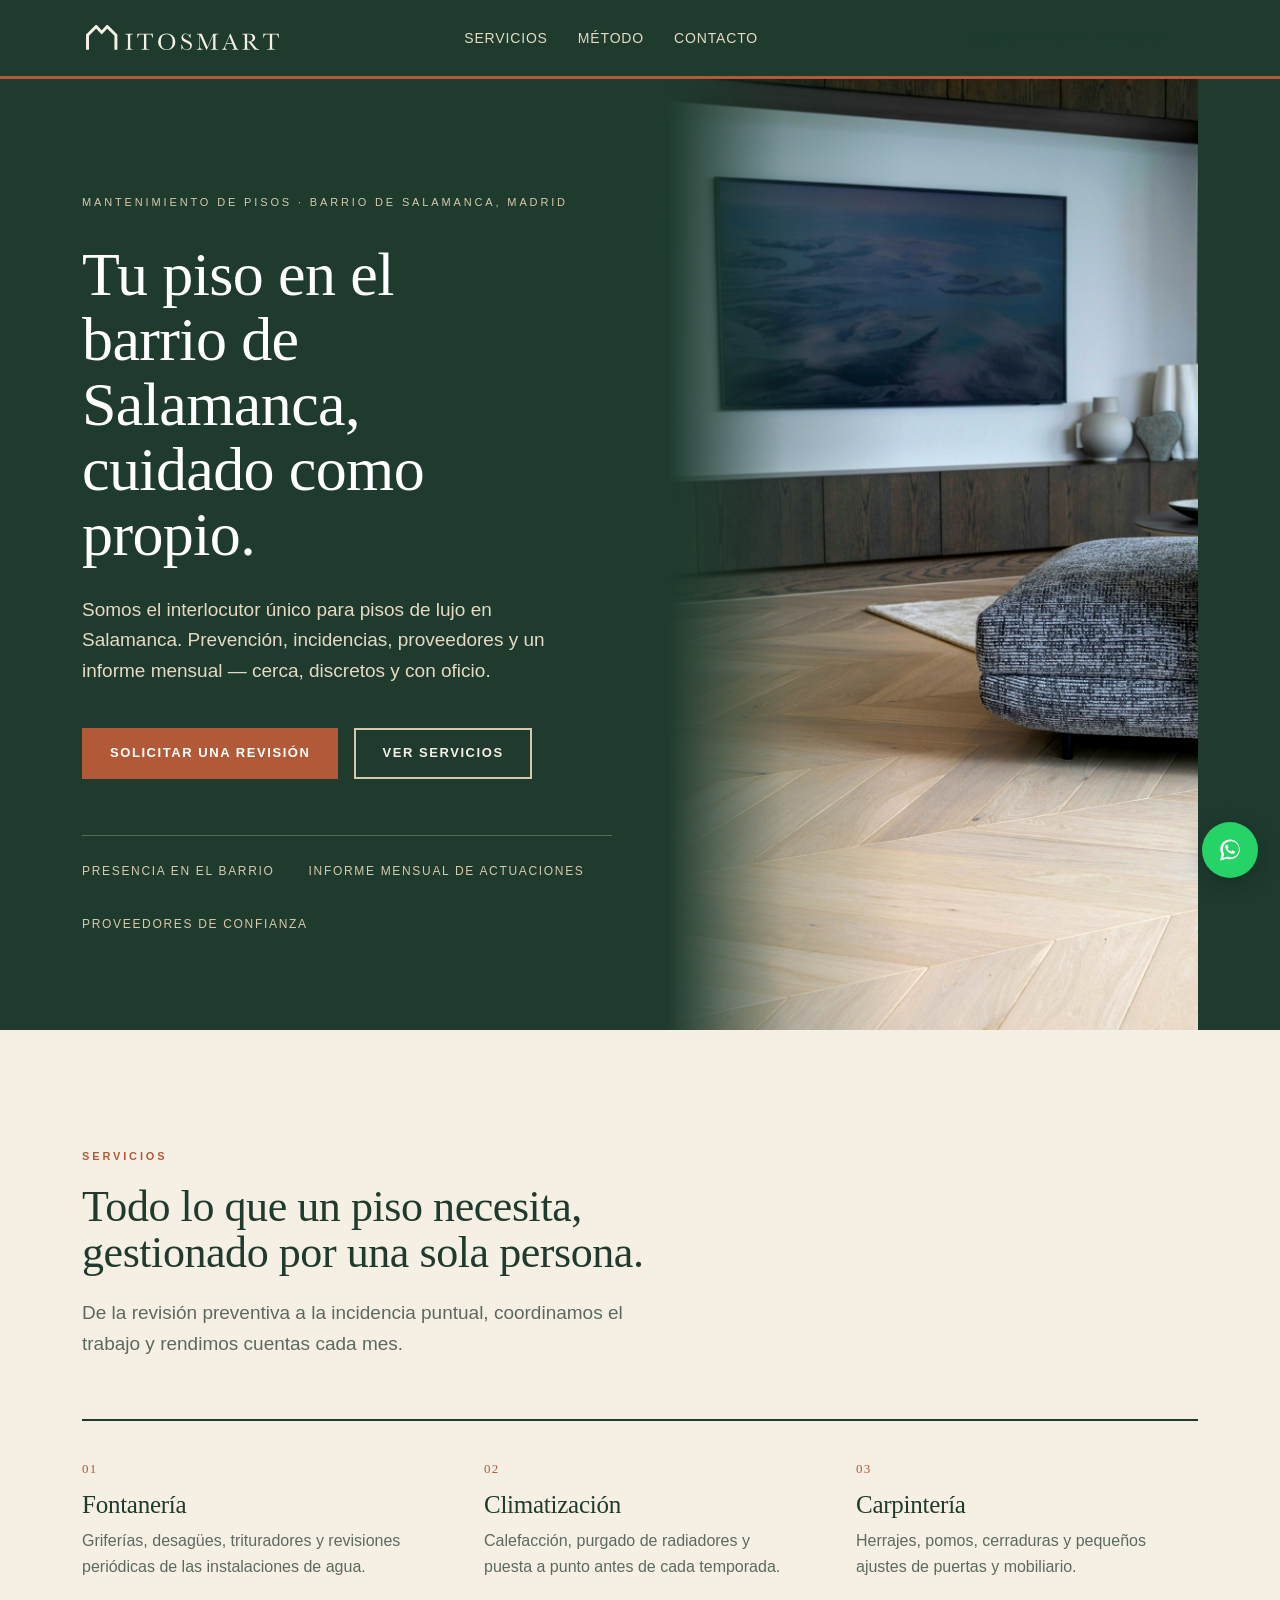
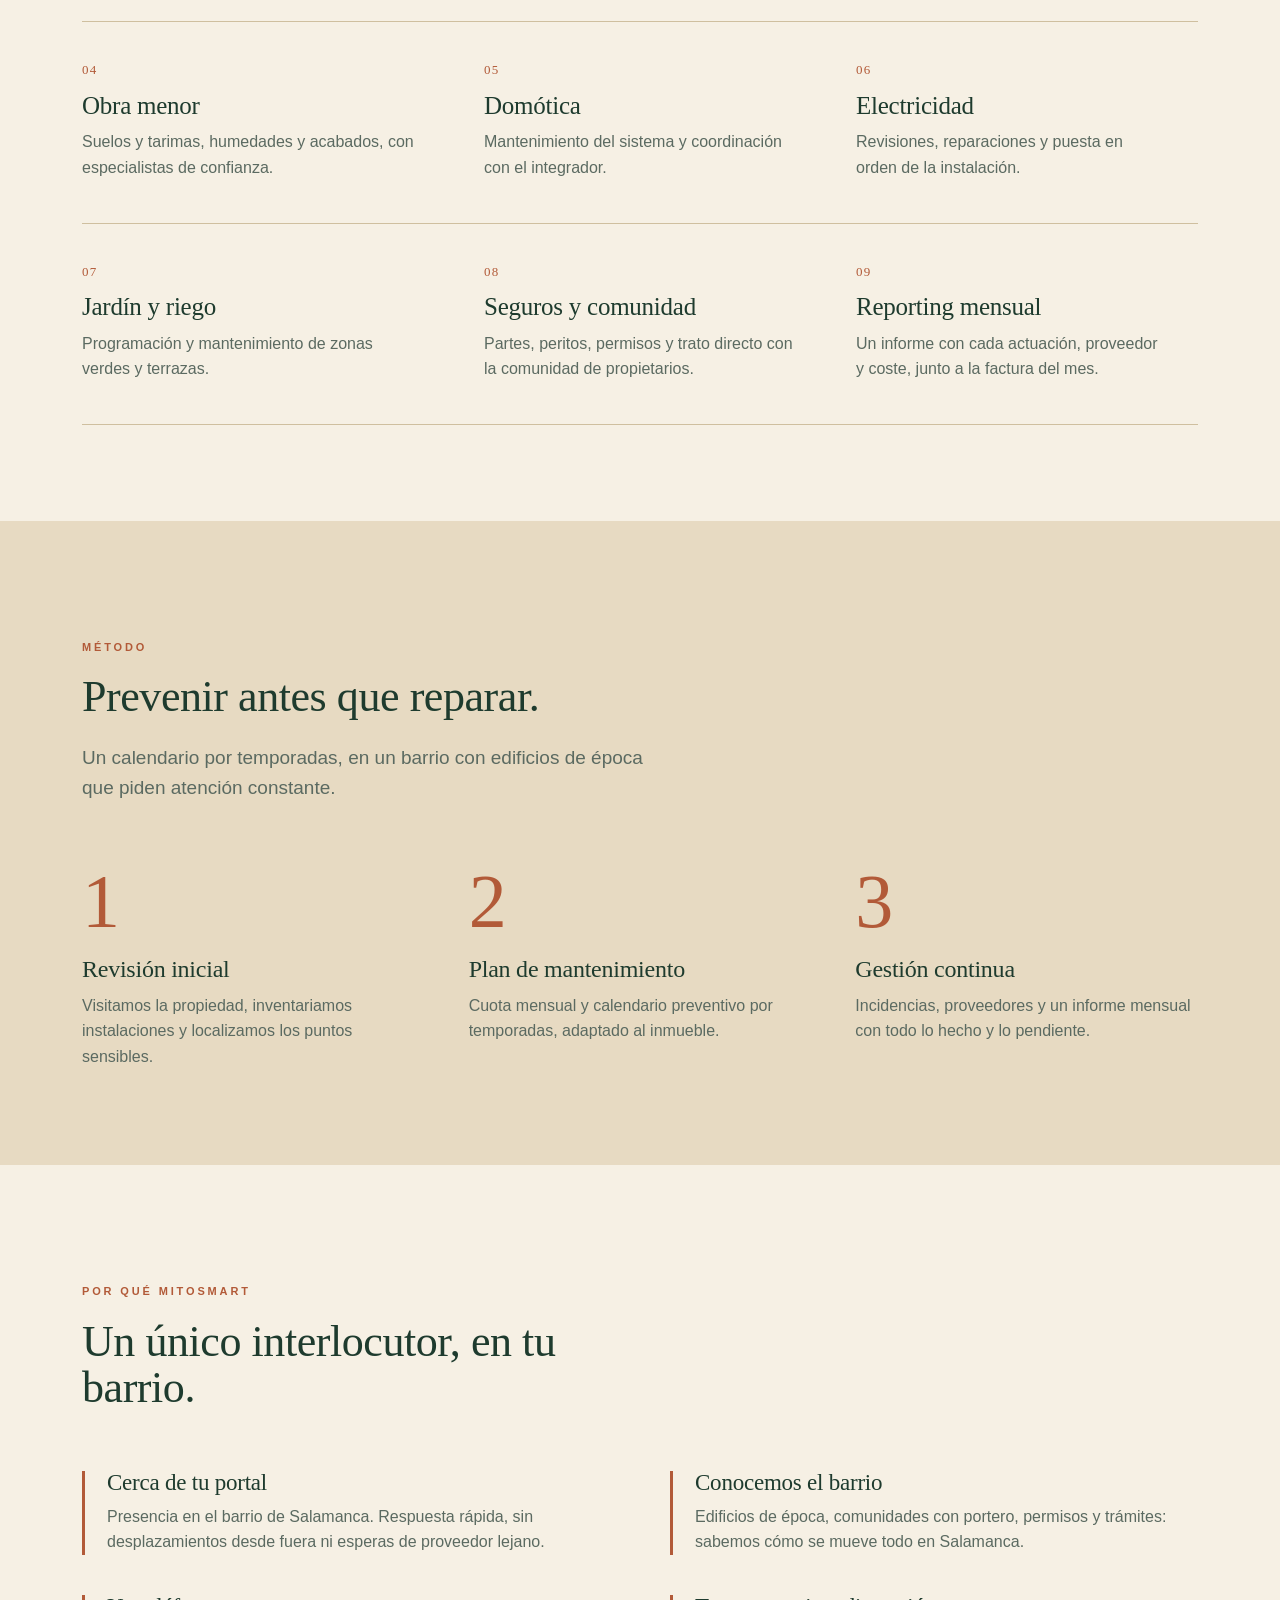
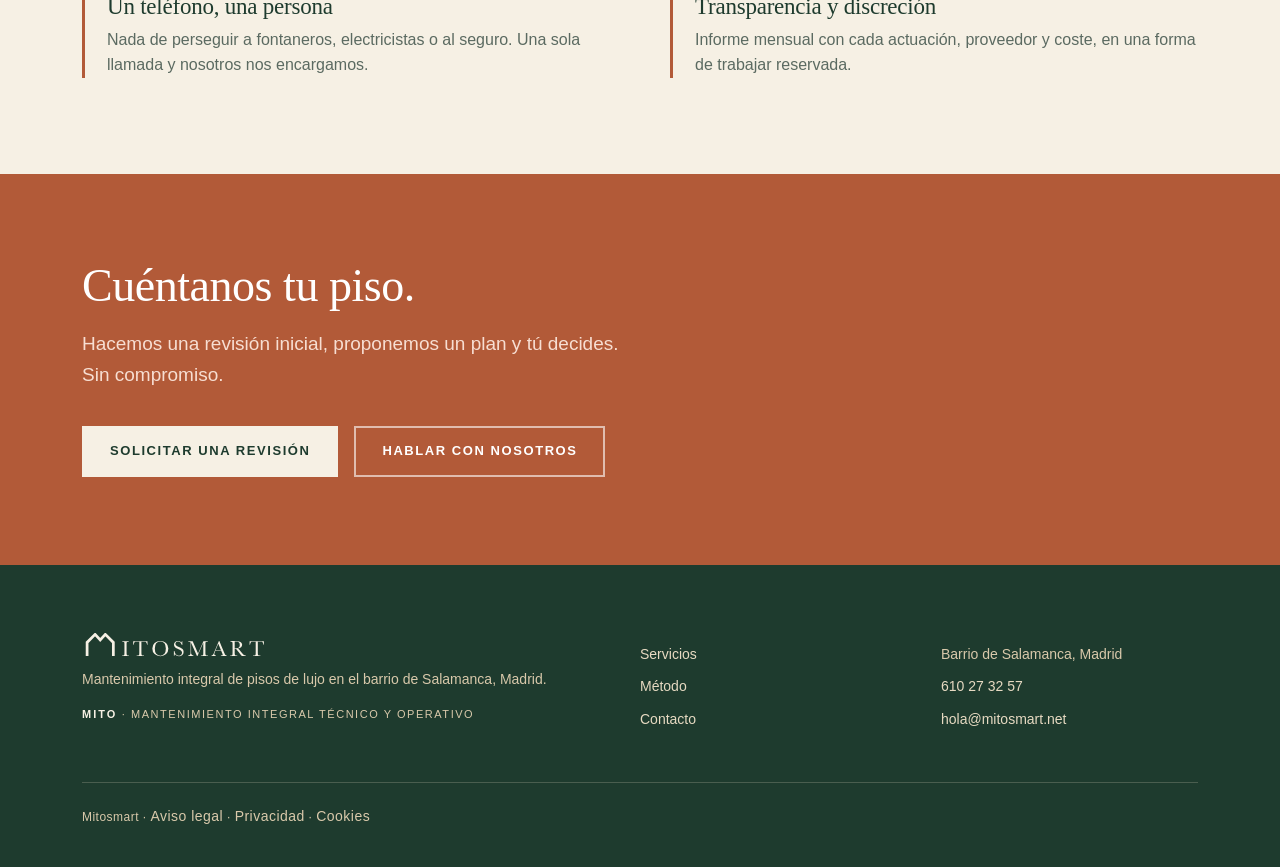
==== commit f146dcab: "Cabecera: logotipo en crema sobre fondo verde" ====
--- a/index.html
+++ b/index.html
@@ -137,7 +137,7 @@
 
 <nav class="nav">
   <div class="wrap nav-inner">
-    <a class="brand" href="index.html" aria-label="Mitosmart, inicio"><img class="brand-logo" src="assets/mitosmart-logo-nav.svg" alt="Mitosmart" width="200" height="27"></a>
+    <a class="brand" href="index.html" aria-label="Mitosmart, inicio"><img class="brand-logo" src="assets/mitosmart-logo-nav-crema.svg" alt="Mitosmart" width="200" height="27"></a>
     <div class="nav-links">
       <a href="servicios.html">Servicios</a>
       <a href="index.html#metodo">Método</a>
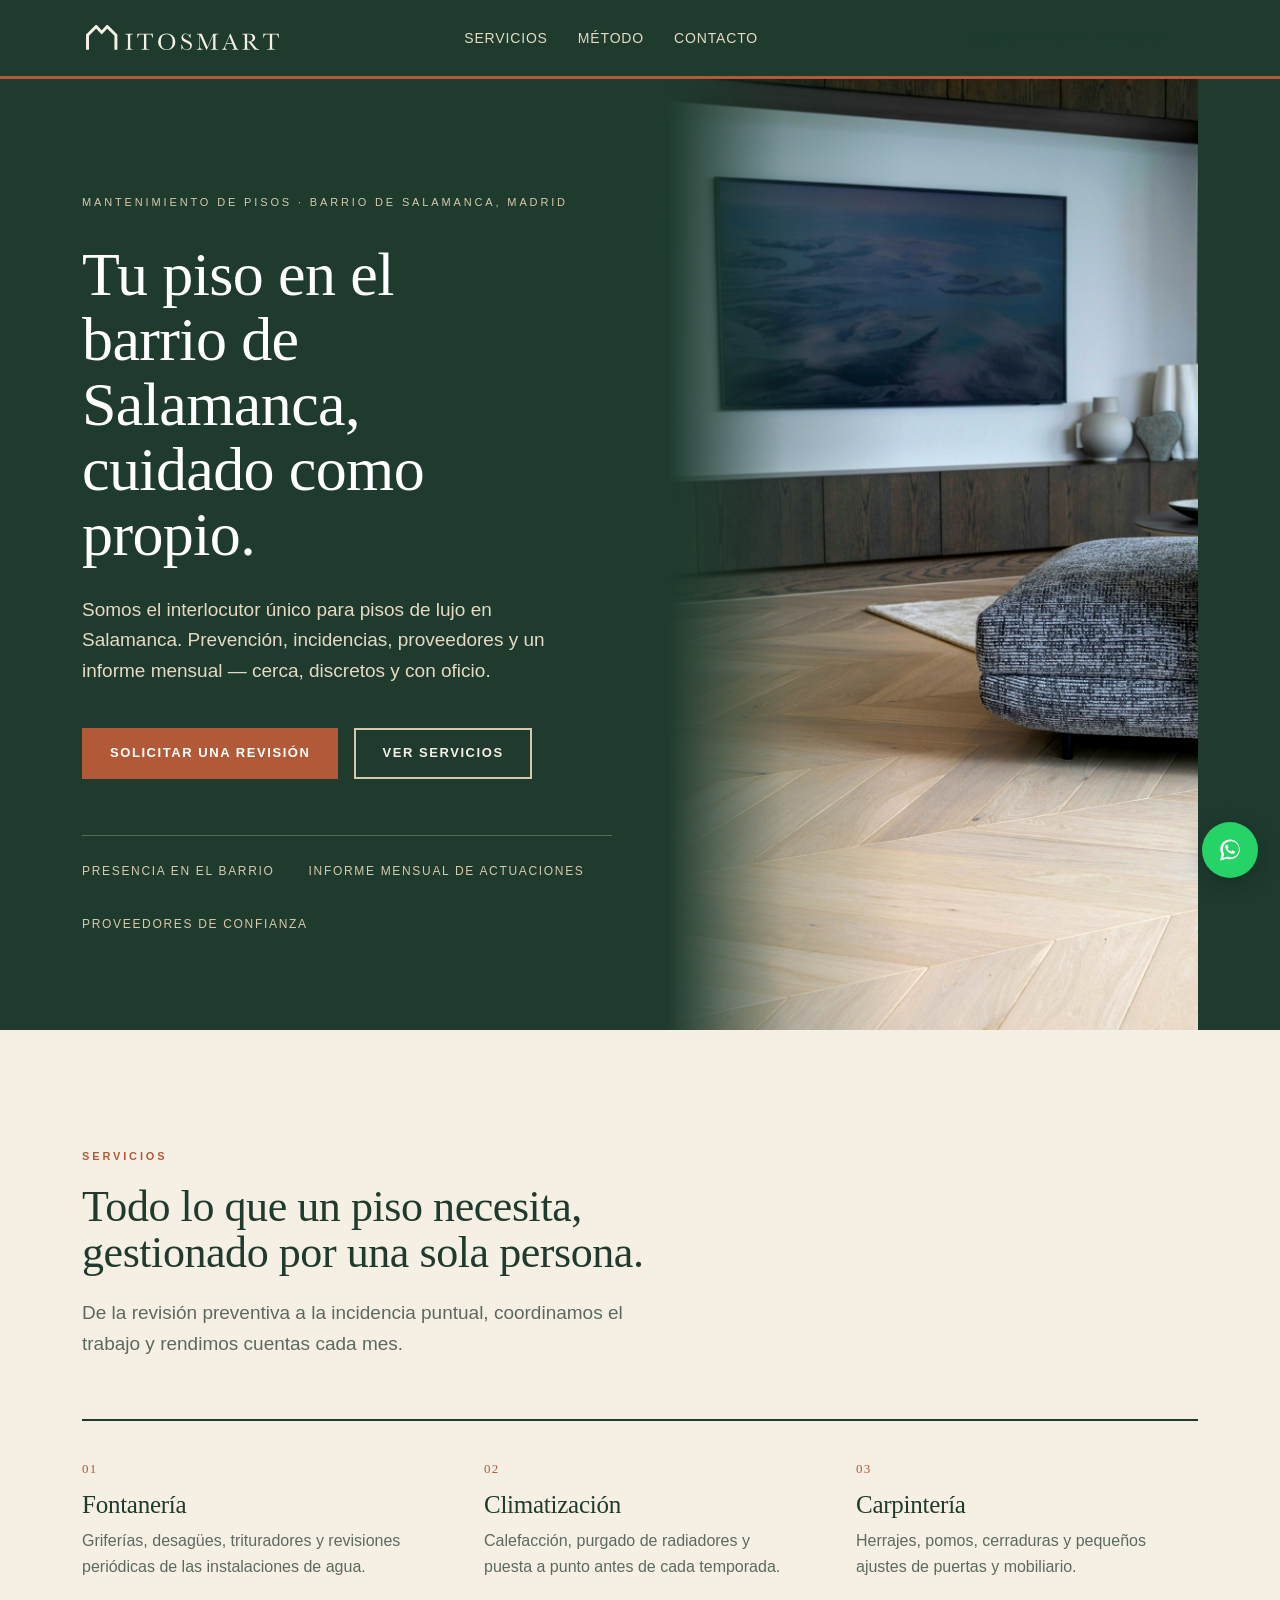
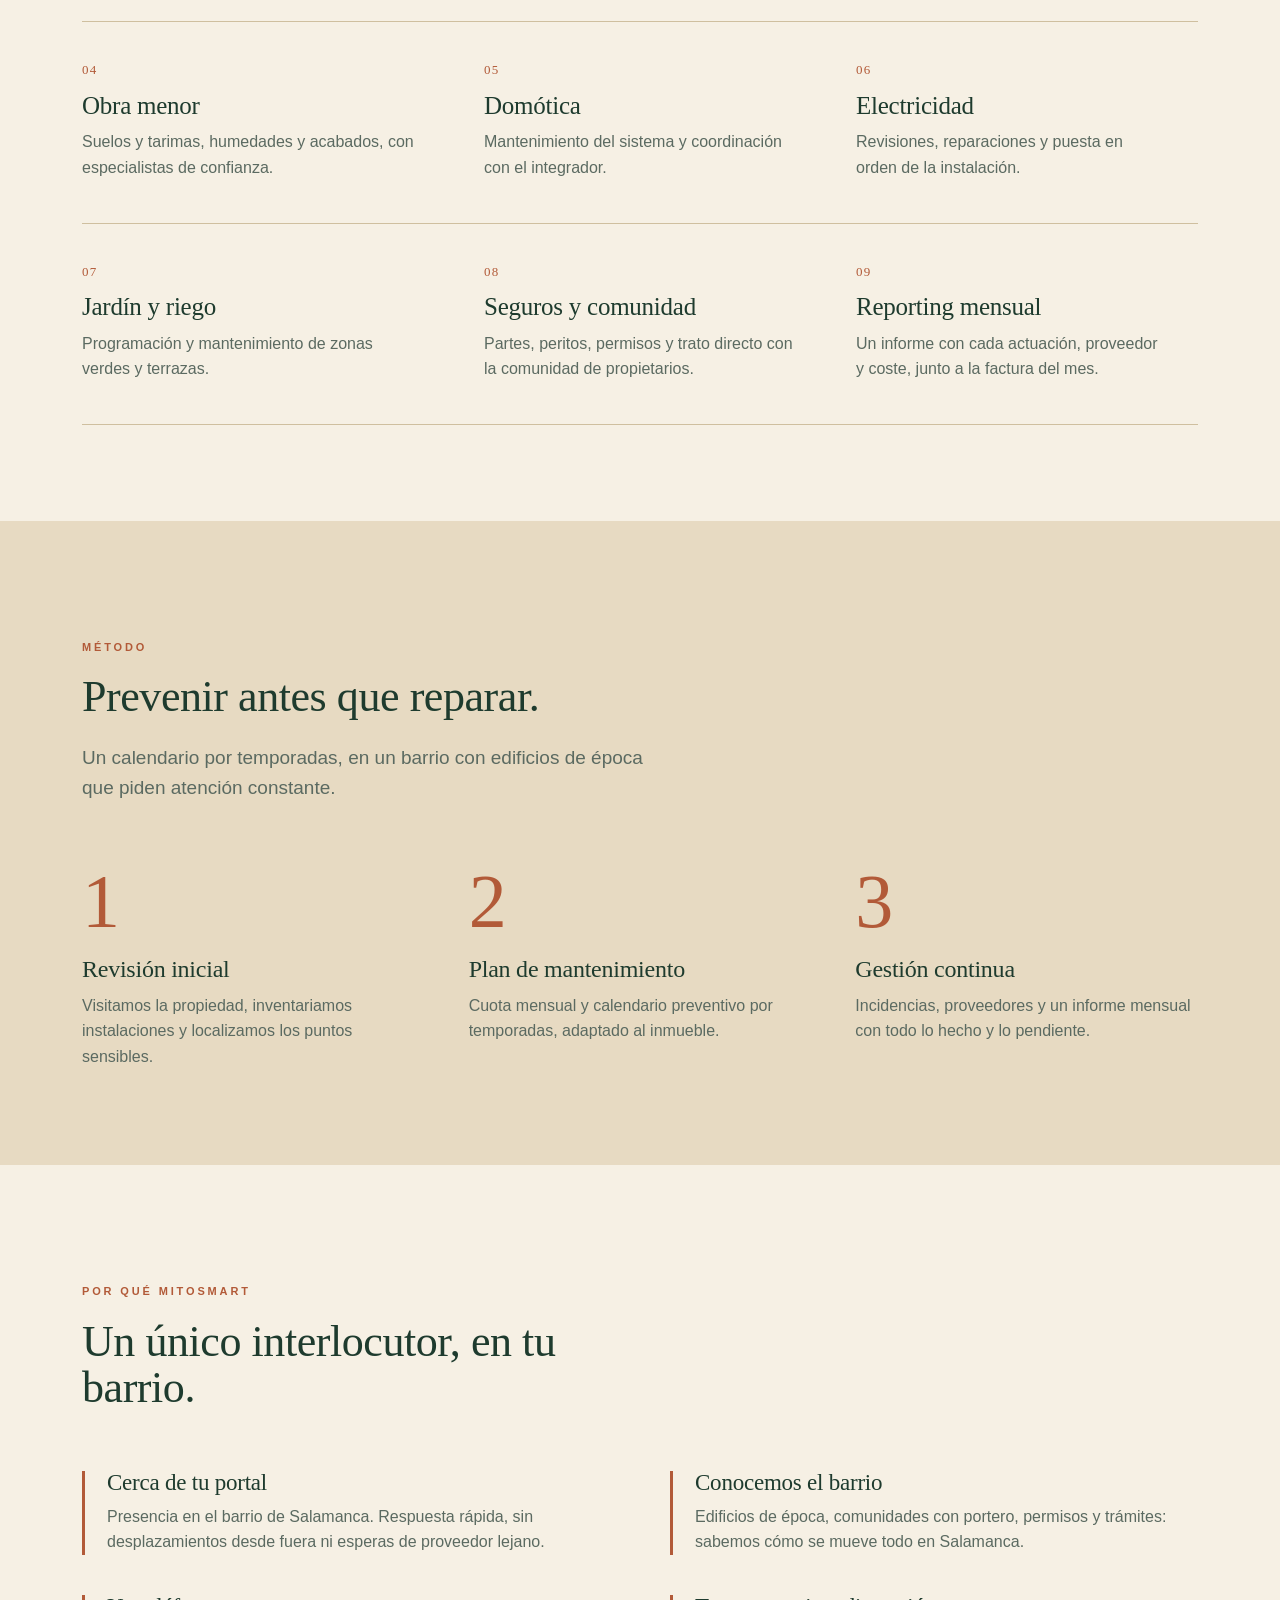
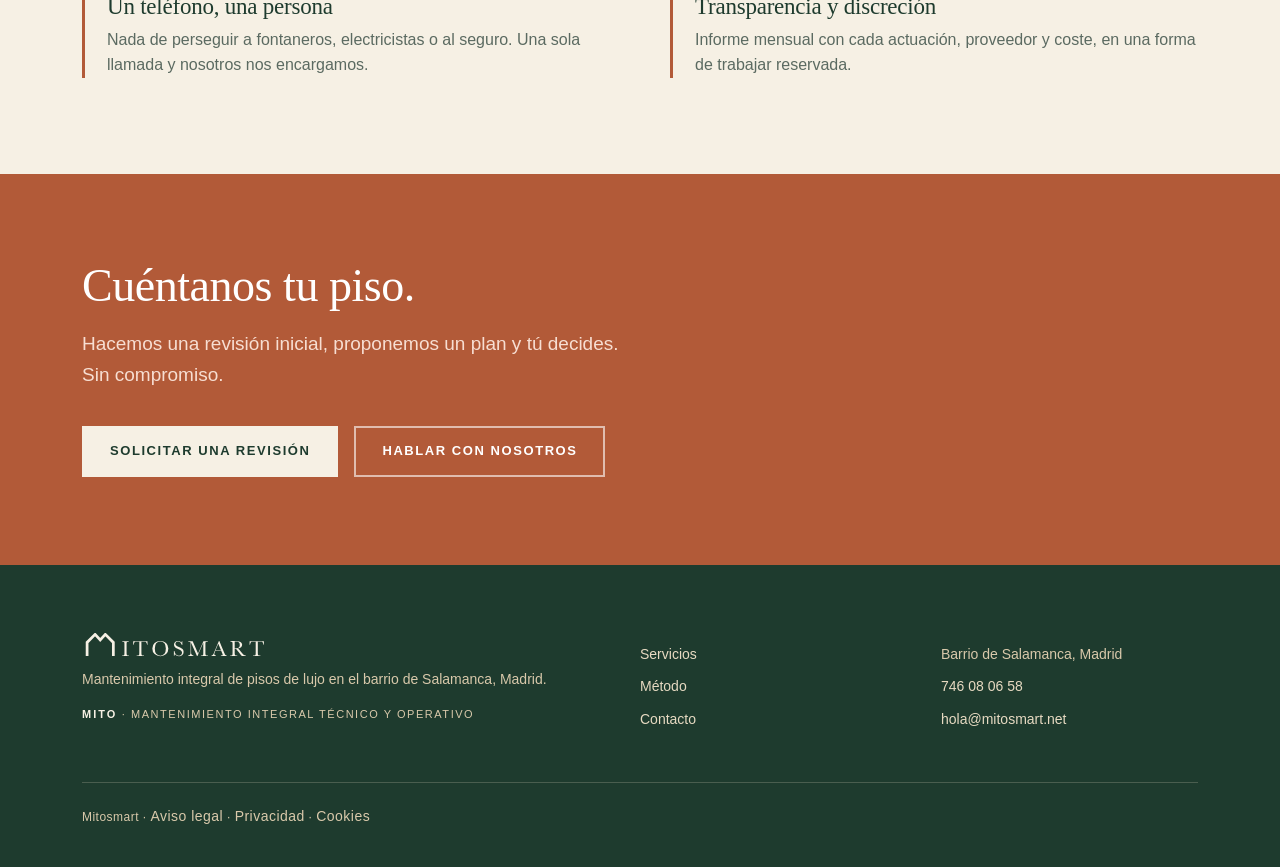
==== commit cddc99ea: "Telefono publicado: numero de Mitosmart (746 08 06 58)" ====
--- a/index.html
+++ b/index.html
@@ -14,7 +14,7 @@
     "name": "Mitosmart",
     "description": "Mantenimiento integral de pisos de lujo en el barrio de Salamanca (Madrid): prevención, incidencias, coordinación de proveedores y reporting mensual.",
     "url": "https://mitosmart.net/",
-    "telephone": "+34610273257",
+    "telephone": "+346746080658",
     "areaServed": [
         {
             "@type": "AdministrativeArea",
@@ -115,9 +115,10 @@
     }
 }
   </script>
-<link rel="icon" type="image/png" sizes="32x32" href="/favicon-32.png">
-<link rel="icon" type="image/png" sizes="512x512" href="/icon-512.png">
-<link rel="apple-touch-icon" href="/apple-touch-icon.png">
+<link rel="icon" href="/favicon.ico" sizes="any">
+<link rel="icon" type="image/png" sizes="32x32" href="/favicon-32.png?v=2">
+<link rel="icon" type="image/png" sizes="512x512" href="/icon-512.png?v=2">
+<link rel="apple-touch-icon" href="/apple-touch-icon.png?v=2">
 <link rel="canonical" href="https://mitosmart.net/">
 <meta property="og:type" content="website">
 <meta property="og:site_name" content="Mitosmart">
@@ -246,7 +247,7 @@
       </div>
       <div class="col">
         <p>Barrio de Salamanca, Madrid</p>
-        <p><a href="tel:+34610273257">610 27 32 57</a></p>
+        <p><a href="tel:+346746080658">746 08 06 58</a></p>
         <p><a href="mailto:hola@mitosmart.net">hola@mitosmart.net</a></p>
       </div>
     </div>
@@ -256,7 +257,7 @@
   </div>
 </footer>
 
-<a class="wa-float" href="https://wa.me/34610273257" target="_blank" rel="noopener" aria-label="Escribir por WhatsApp">
+<a class="wa-float" href="https://wa.me/346746080658" target="_blank" rel="noopener" aria-label="Escribir por WhatsApp">
   <svg viewBox="0 0 32 32" width="26" height="26" aria-hidden="true"><path fill="currentColor" d="M16.04 3C9.4 3 4.01 8.39 4.01 15.03c0 2.12.55 4.19 1.6 6.01L4 29l8.13-2.13a12 12 0 0 0 3.9.65h.01c6.64 0 12.03-5.39 12.03-12.03C28.07 8.39 22.68 3 16.04 3Zm0 21.9h-.01a9.9 9.9 0 0 1-3.36-.6l-.24-.1-4.82 1.26 1.29-4.7-.16-.25a9.86 9.86 0 0 1-1.51-5.48c0-5.45 4.44-9.88 9.89-9.88 2.64 0 5.12 1.03 6.99 2.9a9.82 9.82 0 0 1 2.9 6.99c0 5.45-4.44 9.88-9.88 9.88Zm5.42-7.4c-.3-.15-1.76-.87-2.03-.97-.27-.1-.47-.15-.67.15-.2.3-.77.97-.94 1.17-.17.2-.35.22-.65.07-.3-.15-1.25-.46-2.38-1.47-.88-.79-1.47-1.76-1.64-2.06-.17-.3-.02-.46.13-.61.13-.13.3-.35.45-.52.15-.17.2-.3.3-.5.1-.2.05-.37-.02-.52-.07-.15-.67-1.61-.92-2.21-.24-.58-.49-.5-.67-.51h-.57c-.2 0-.52.07-.79.37-.27.3-1.04 1.02-1.04 2.48s1.06 2.88 1.21 3.08c.15.2 2.09 3.19 5.06 4.47.71.31 1.26.49 1.69.62.71.23 1.36.2 1.87.12.57-.09 1.76-.72 2.01-1.42.25-.7.25-1.29.17-1.42-.07-.13-.27-.2-.57-.35Z"/></svg>
 </a>
 
